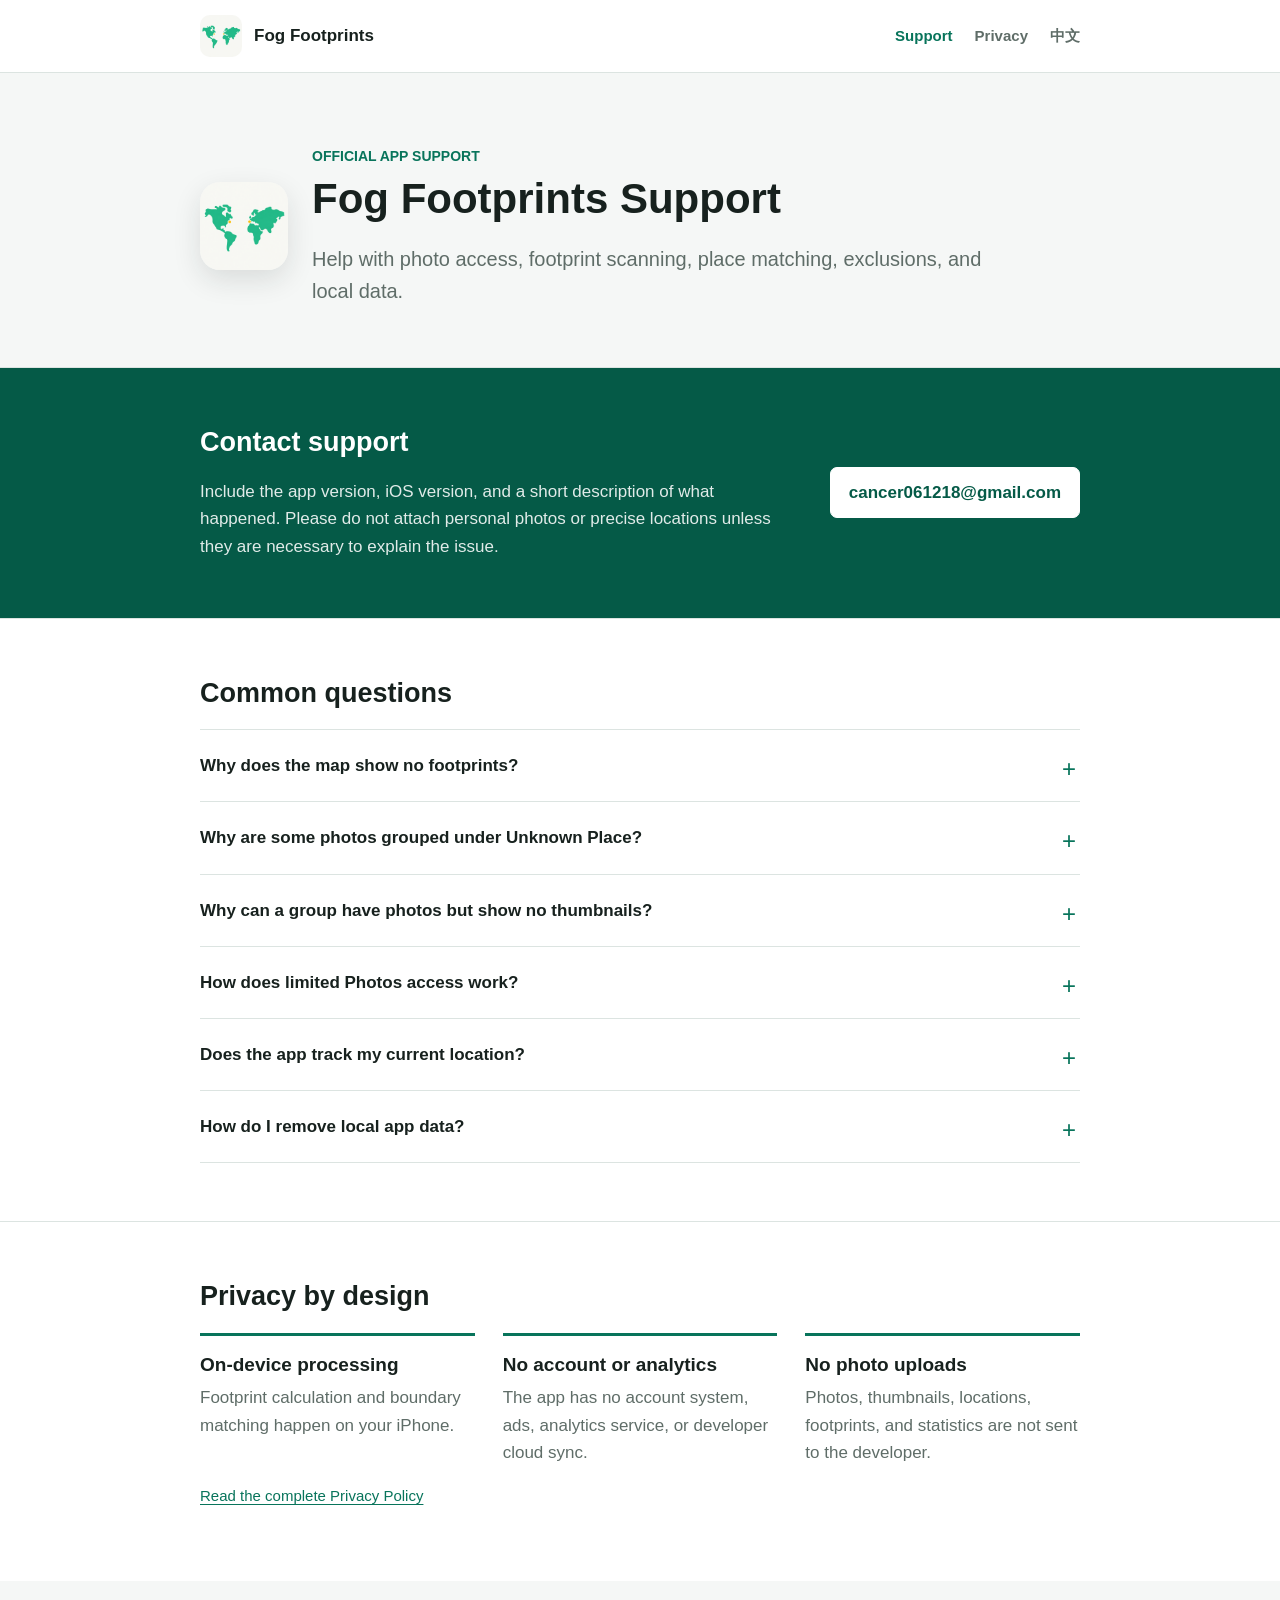
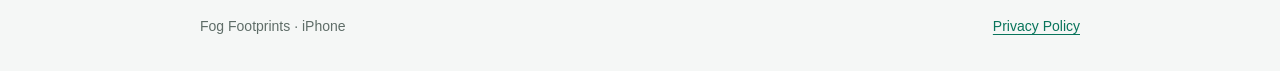
==== index.html @ 8d7b2f54 "docs: publish support and privacy pages" ====
<!doctype html>
<html lang="en">
<head>
  <meta charset="utf-8">
  <meta name="viewport" content="width=device-width, initial-scale=1">
  <meta name="color-scheme" content="light">
  <meta name="theme-color" content="#08745b">
  <meta name="description" content="Official support for Fog Footprints, the private on-device photo footprint map for iPhone.">
  <title>Fog Footprints Support</title>
  <link rel="canonical" href="https://dinghuooooo.github.io/fog-footprints-support/">
  <link rel="alternate" hreflang="en" href="https://dinghuooooo.github.io/fog-footprints-support/">
  <link rel="alternate" hreflang="zh-Hans" href="https://dinghuooooo.github.io/fog-footprints-support/zh/">
  <link rel="icon" href="assets/app-icon.png">
  <link rel="stylesheet" href="assets/styles.css">
</head>
<body>
  <a class="skip-link" href="#main">Skip to content</a>
  <header class="site-header">
    <div class="shell header-inner">
      <a class="brand" href="./" aria-label="Fog Footprints Support home">
        <img src="assets/app-icon.png" alt="">
        <span>Fog Footprints</span>
      </a>
      <nav class="site-nav" aria-label="Primary navigation">
        <a href="./" aria-current="page">Support</a>
        <a href="privacy/">Privacy</a>
        <a href="zh/" lang="zh-Hans">中文</a>
      </nav>
    </div>
  </header>

  <main id="main">
    <section class="hero">
      <div class="shell">
        <div class="hero-lockup">
          <img class="hero-icon" src="assets/app-icon.png" alt="Fog Footprints app icon">
          <div>
            <p class="eyebrow">Official App Support</p>
            <h1>Fog Footprints Support</h1>
            <p class="lead">Help with photo access, footprint scanning, place matching, exclusions, and local data.</p>
          </div>
        </div>
      </div>
    </section>

    <section class="section contact-band" aria-labelledby="contact-title">
      <div class="shell contact-layout">
        <div>
          <h2 id="contact-title">Contact support</h2>
          <p>Include the app version, iOS version, and a short description of what happened. Please do not attach personal photos or precise locations unless they are necessary to explain the issue.</p>
        </div>
        <a class="primary-action" href="mailto:cancer061218@gmail.com?subject=Fog%20Footprints%20Support">cancer061218@gmail.com</a>
      </div>
    </section>

    <section class="section" aria-labelledby="questions-title">
      <div class="shell">
        <h2 id="questions-title">Common questions</h2>
        <div class="faq-list">
          <details>
            <summary>Why does the map show no footprints?</summary>
            <p>Fog Footprints can only use photos that are visible to the app and contain capture-location metadata. Check Photos access in iOS Settings, then open Settings in the app and choose Update Footprints.</p>
          </details>
          <details>
            <summary>Why are some photos grouped under Unknown Place?</summary>
            <p>A photo can contain GPS coordinates that do not match a supported land or marine boundary with enough confidence. The app keeps that photo under Unknown Place rather than assigning an incorrect country or region.</p>
          </details>
          <details>
            <summary>Why can a group have photos but show no thumbnails?</summary>
            <p>This can happen after the visible Photos selection changes or when a photo is stored only in iCloud. Update the footprint after changing Photos access. Thumbnail requests do not download from iCloud; opening an individual photo preview can let the system Photos service retrieve a display-sized image.</p>
          </details>
          <details>
            <summary>How does limited Photos access work?</summary>
            <p>The footprint is calculated only from the photos you selected. You can change the visible selection in iOS Settings, then update the footprint from the app.</p>
          </details>
          <details>
            <summary>Does the app track my current location?</summary>
            <p>No. Fog Footprints does not request Core Location permission and does not perform live or background location tracking. It only reads location metadata already stored in photos you allow it to see.</p>
          </details>
          <details>
            <summary>How do I remove local app data?</summary>
            <p>Open Settings in Fog Footprints and choose Delete All Local Data. This removes the app’s footprints, caches, exclusions, and preferences. It does not delete photos or change the Photos permission managed by iOS.</p>
          </details>
        </div>
      </div>
    </section>

    <section class="section" aria-labelledby="privacy-title">
      <div class="shell">
        <h2 id="privacy-title">Privacy by design</h2>
        <div class="feature-grid">
          <div class="feature">
            <h3>On-device processing</h3>
            <p>Footprint calculation and boundary matching happen on your iPhone.</p>
          </div>
          <div class="feature">
            <h3>No account or analytics</h3>
            <p>The app has no account system, ads, analytics service, or developer cloud sync.</p>
          </div>
          <div class="feature">
            <h3>No photo uploads</h3>
            <p>Photos, thumbnails, locations, footprints, and statistics are not sent to the developer.</p>
          </div>
        </div>
        <p class="note"><a href="privacy/">Read the complete Privacy Policy</a></p>
      </div>
    </section>
  </main>

  <footer class="site-footer">
    <div class="shell footer-inner">
      <p>Fog Footprints · iPhone</p>
      <p><a href="privacy/">Privacy Policy</a></p>
    </div>
  </footer>
</body>
</html>
---- assets/styles.css ----
:root {
  color-scheme: light;
  --ink: #17211e;
  --muted: #5f6d68;
  --line: #dce4e1;
  --canvas: #f5f7f6;
  --surface: #ffffff;
  --accent: #08745b;
  --accent-strong: #055a47;
  --accent-soft: #e5f2ee;
  --focus: #0a6fca;
}

* {
  box-sizing: border-box;
}

html {
  background: var(--canvas);
  scroll-behavior: smooth;
}

body {
  margin: 0;
  color: var(--ink);
  background: var(--surface);
  font-family: -apple-system, BlinkMacSystemFont, "Segoe UI", sans-serif;
  font-size: 17px;
  line-height: 1.6;
  letter-spacing: 0;
  -webkit-font-smoothing: antialiased;
}

a {
  color: var(--accent);
  text-underline-offset: 3px;
}

a:hover {
  color: var(--accent-strong);
}

a:focus-visible,
summary:focus-visible {
  outline: 3px solid var(--focus);
  outline-offset: 4px;
}

.skip-link {
  position: absolute;
  top: -60px;
  left: 16px;
  z-index: 10;
  padding: 10px 14px;
  color: #ffffff;
  background: var(--ink);
  border-radius: 6px;
}

.skip-link:focus {
  top: 12px;
}

.shell {
  width: min(100% - 40px, 880px);
  margin: 0 auto;
}

.site-header {
  border-bottom: 1px solid var(--line);
  background: rgba(255, 255, 255, 0.96);
}

.header-inner {
  min-height: 72px;
  display: flex;
  align-items: center;
  justify-content: space-between;
  gap: 24px;
}

.brand {
  display: inline-flex;
  align-items: center;
  gap: 12px;
  color: var(--ink);
  font-weight: 700;
  text-decoration: none;
}

.brand img {
  width: 42px;
  height: 42px;
  border-radius: 10px;
}

.site-nav {
  display: flex;
  align-items: center;
  gap: 22px;
  font-size: 15px;
}

.site-nav a {
  color: var(--muted);
  font-weight: 600;
  text-decoration: none;
}

.site-nav a[aria-current="page"] {
  color: var(--accent);
}

.hero {
  padding: 72px 0 60px;
  border-bottom: 1px solid var(--line);
  background: var(--canvas);
}

.hero-lockup {
  display: flex;
  align-items: center;
  gap: 24px;
}

.hero-icon {
  width: 88px;
  height: 88px;
  flex: 0 0 auto;
  border-radius: 20px;
  box-shadow: 0 10px 28px rgba(23, 33, 30, 0.12);
}

h1,
h2,
h3 {
  margin: 0;
  line-height: 1.2;
  letter-spacing: 0;
}

h1 {
  max-width: 700px;
  font-size: 42px;
}

h2 {
  margin-bottom: 20px;
  font-size: 27px;
}

h3 {
  font-size: 19px;
}

.eyebrow {
  margin: 0 0 7px;
  color: var(--accent);
  font-size: 14px;
  font-weight: 700;
  text-transform: uppercase;
}

.lead {
  max-width: 700px;
  margin: 18px 0 0;
  color: var(--muted);
  font-size: 20px;
}

.section {
  padding: 58px 0;
  border-bottom: 1px solid var(--line);
}

.section:last-child {
  border-bottom: 0;
}

.contact-band {
  color: #ffffff;
  background: var(--accent-strong);
}

.contact-layout {
  display: grid;
  grid-template-columns: minmax(0, 1fr) auto;
  align-items: center;
  gap: 40px;
}

.contact-band h2,
.contact-band p {
  color: #ffffff;
}

.contact-band p {
  max-width: 620px;
  margin: 10px 0 0;
  opacity: 0.88;
}

.primary-action {
  display: inline-flex;
  min-height: 48px;
  align-items: center;
  justify-content: center;
  padding: 11px 18px;
  color: var(--accent-strong);
  background: #ffffff;
  border: 1px solid #ffffff;
  border-radius: 7px;
  font-weight: 700;
  text-decoration: none;
  white-space: nowrap;
}

.primary-action:hover {
  color: var(--accent-strong);
  background: var(--accent-soft);
}

.note {
  margin-top: 18px;
  color: var(--muted);
  font-size: 15px;
}

.faq-list {
  border-top: 1px solid var(--line);
}

details {
  border-bottom: 1px solid var(--line);
}

summary {
  position: relative;
  padding: 22px 42px 22px 0;
  font-weight: 700;
  cursor: pointer;
  list-style: none;
}

summary::-webkit-details-marker {
  display: none;
}

summary::after {
  position: absolute;
  top: 20px;
  right: 4px;
  color: var(--accent);
  content: "+";
  font-size: 24px;
  font-weight: 400;
}

details[open] summary::after {
  content: "−";
}

details p {
  max-width: 760px;
  margin: -4px 0 22px;
  color: var(--muted);
}

.feature-grid {
  display: grid;
  grid-template-columns: repeat(3, minmax(0, 1fr));
  gap: 28px;
}

.feature {
  padding-top: 18px;
  border-top: 3px solid var(--accent);
}

.feature p {
  margin: 8px 0 0;
  color: var(--muted);
}

.policy-layout {
  display: grid;
  grid-template-columns: 210px minmax(0, 1fr);
  gap: 56px;
  align-items: start;
}

.policy-nav {
  position: sticky;
  top: 28px;
}

.policy-nav strong {
  display: block;
  margin-bottom: 10px;
  font-size: 14px;
}

.policy-nav a {
  display: block;
  padding: 5px 0;
  color: var(--muted);
  font-size: 14px;
  text-decoration: none;
}

.policy-content section {
  padding: 0 0 42px;
  scroll-margin-top: 28px;
}

.policy-content section:last-child {
  padding-bottom: 0;
}

.policy-content h2 {
  margin-bottom: 14px;
  font-size: 24px;
}

.policy-content p,
.policy-content ul {
  margin: 0 0 14px;
}

.policy-content li + li {
  margin-top: 7px;
}

.meta {
  margin-top: 14px;
  color: var(--muted);
  font-size: 15px;
}

.site-footer {
  padding: 34px 0;
  color: var(--muted);
  background: var(--canvas);
  font-size: 14px;
}

.footer-inner {
  display: flex;
  justify-content: space-between;
  gap: 24px;
}

.footer-inner p {
  margin: 0;
}

@media (max-width: 700px) {
  body {
    font-size: 16px;
  }

  .shell {
    width: min(100% - 32px, 880px);
  }

  .header-inner {
    min-height: auto;
    padding: 14px 0;
    align-items: flex-start;
    flex-direction: column;
    gap: 12px;
  }

  .site-nav {
    width: 100%;
    gap: 18px;
    overflow-x: auto;
    padding-bottom: 2px;
  }

  .hero {
    padding: 48px 0 42px;
  }

  .hero-lockup {
    align-items: flex-start;
    flex-direction: column;
  }

  .hero-icon {
    width: 76px;
    height: 76px;
    border-radius: 17px;
  }

  h1 {
    font-size: 34px;
  }

  .lead {
    font-size: 18px;
  }

  .section {
    padding: 44px 0;
  }

  .contact-layout,
  .feature-grid,
  .policy-layout {
    grid-template-columns: 1fr;
  }

  .contact-layout {
    gap: 26px;
  }

  .primary-action {
    width: 100%;
    white-space: normal;
    text-align: center;
  }

  .feature-grid {
    gap: 26px;
  }

  .policy-nav {
    position: static;
    padding-bottom: 20px;
    border-bottom: 1px solid var(--line);
  }

  .footer-inner {
    flex-direction: column;
    gap: 8px;
  }
}
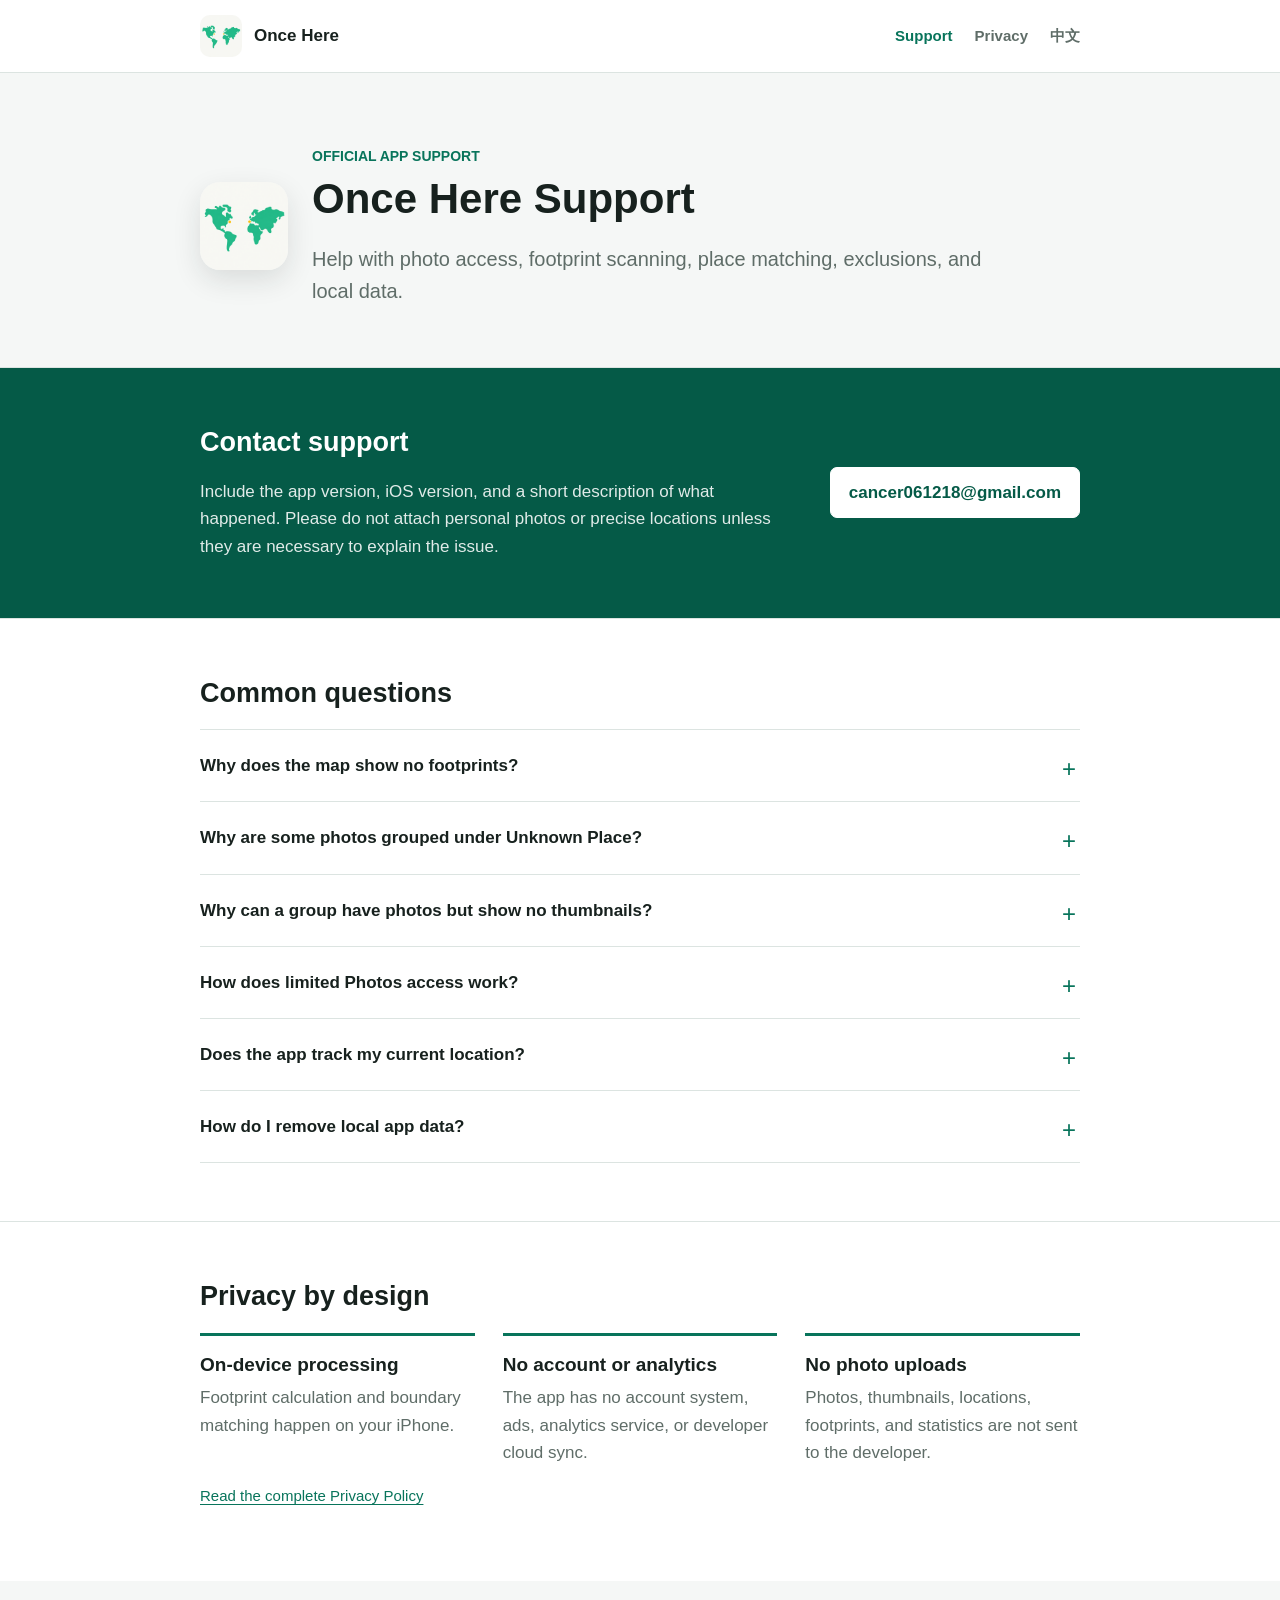
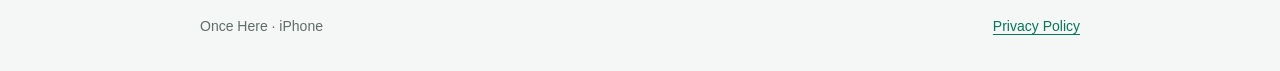
==== commit bd75cd22: "docs: rename app to Once Here" ====
--- a/index.html
+++ b/index.html
@@ -5,8 +5,8 @@
   <meta name="viewport" content="width=device-width, initial-scale=1">
   <meta name="color-scheme" content="light">
   <meta name="theme-color" content="#08745b">
-  <meta name="description" content="Official support for Fog Footprints, the private on-device photo footprint map for iPhone.">
-  <title>Fog Footprints Support</title>
+  <meta name="description" content="Official support for Once Here, the private on-device photo footprint map for iPhone.">
+  <title>Once Here Support</title>
   <link rel="canonical" href="https://dinghuooooo.github.io/fog-footprints-support/">
   <link rel="alternate" hreflang="en" href="https://dinghuooooo.github.io/fog-footprints-support/">
   <link rel="alternate" hreflang="zh-Hans" href="https://dinghuooooo.github.io/fog-footprints-support/zh/">
@@ -17,9 +17,9 @@
   <a class="skip-link" href="#main">Skip to content</a>
   <header class="site-header">
     <div class="shell header-inner">
-      <a class="brand" href="./" aria-label="Fog Footprints Support home">
+      <a class="brand" href="./" aria-label="Once Here Support home">
         <img src="assets/app-icon.png" alt="">
-        <span>Fog Footprints</span>
+        <span>Once Here</span>
       </a>
       <nav class="site-nav" aria-label="Primary navigation">
         <a href="./" aria-current="page">Support</a>
@@ -33,10 +33,10 @@
     <section class="hero">
       <div class="shell">
         <div class="hero-lockup">
-          <img class="hero-icon" src="assets/app-icon.png" alt="Fog Footprints app icon">
+          <img class="hero-icon" src="assets/app-icon.png" alt="Once Here app icon">
           <div>
             <p class="eyebrow">Official App Support</p>
-            <h1>Fog Footprints Support</h1>
+            <h1>Once Here Support</h1>
             <p class="lead">Help with photo access, footprint scanning, place matching, exclusions, and local data.</p>
           </div>
         </div>
@@ -49,7 +49,7 @@
           <h2 id="contact-title">Contact support</h2>
           <p>Include the app version, iOS version, and a short description of what happened. Please do not attach personal photos or precise locations unless they are necessary to explain the issue.</p>
         </div>
-        <a class="primary-action" href="mailto:cancer061218@gmail.com?subject=Fog%20Footprints%20Support">cancer061218@gmail.com</a>
+        <a class="primary-action" href="mailto:cancer061218@gmail.com?subject=Once%20Here%20Support">cancer061218@gmail.com</a>
       </div>
     </section>
 
@@ -59,7 +59,7 @@
         <div class="faq-list">
           <details>
             <summary>Why does the map show no footprints?</summary>
-            <p>Fog Footprints can only use photos that are visible to the app and contain capture-location metadata. Check Photos access in iOS Settings, then open Settings in the app and choose Update Footprints.</p>
+            <p>Once Here can only use photos that are visible to the app and contain capture-location metadata. Check Photos access in iOS Settings, then open Settings in the app and choose Update Footprints.</p>
           </details>
           <details>
             <summary>Why are some photos grouped under Unknown Place?</summary>
@@ -75,11 +75,11 @@
           </details>
           <details>
             <summary>Does the app track my current location?</summary>
-            <p>No. Fog Footprints does not request Core Location permission and does not perform live or background location tracking. It only reads location metadata already stored in photos you allow it to see.</p>
+            <p>No. Once Here does not request Core Location permission and does not perform live or background location tracking. It only reads location metadata already stored in photos you allow it to see.</p>
           </details>
           <details>
             <summary>How do I remove local app data?</summary>
-            <p>Open Settings in Fog Footprints and choose Delete All Local Data. This removes the app’s footprints, caches, exclusions, and preferences. It does not delete photos or change the Photos permission managed by iOS.</p>
+            <p>Open Settings in Once Here and choose Delete All Local Data. This removes the app’s footprints, caches, exclusions, and preferences. It does not delete photos or change the Photos permission managed by iOS.</p>
           </details>
         </div>
       </div>
@@ -109,7 +109,7 @@
 
   <footer class="site-footer">
     <div class="shell footer-inner">
-      <p>Fog Footprints · iPhone</p>
+      <p>Once Here · iPhone</p>
       <p><a href="privacy/">Privacy Policy</a></p>
     </div>
   </footer>
--- a/assets/styles.css
+++ b/assets/styles.css
@@ -282,34 +282,24 @@
   color: var(--muted);
 }
 
-.policy-layout {
-  display: grid;
-  grid-template-columns: 210px minmax(0, 1fr);
-  gap: 56px;
-  align-items: start;
-}
-
-.policy-nav {
-  position: sticky;
-  top: 28px;
-}
-
-.policy-nav strong {
-  display: block;
-  margin-bottom: 10px;
-  font-size: 14px;
-}
-
-.policy-nav a {
-  display: block;
-  padding: 5px 0;
-  color: var(--muted);
-  font-size: 14px;
-  text-decoration: none;
+.privacy-hero {
+  padding-bottom: 48px;
+}
+
+.policy-content {
+  max-width: 720px;
+  margin: 0 auto;
+}
+
+.policy-statement {
+  margin: 0 0 36px;
+  padding-left: 18px;
+  border-left: 3px solid var(--accent);
 }
 
 .policy-content section {
-  padding: 0 0 42px;
+  padding: 32px 0;
+  border-top: 1px solid var(--line);
   scroll-margin-top: 28px;
 }
 
@@ -325,6 +315,10 @@
 .policy-content p,
 .policy-content ul {
   margin: 0 0 14px;
+}
+
+.policy-content p:last-child {
+  margin-bottom: 0;
 }
 
 .policy-content li + li {
@@ -406,8 +400,7 @@
   }
 
   .contact-layout,
-  .feature-grid,
-  .policy-layout {
+  .feature-grid {
     grid-template-columns: 1fr;
   }
 
@@ -425,10 +418,12 @@
     gap: 26px;
   }
 
-  .policy-nav {
-    position: static;
-    padding-bottom: 20px;
-    border-bottom: 1px solid var(--line);
+  .privacy-hero {
+    padding-bottom: 38px;
+  }
+
+  .policy-statement {
+    margin-bottom: 28px;
   }
 
   .footer-inner {
@@ -436,4 +431,3 @@
     gap: 8px;
   }
 }
-
